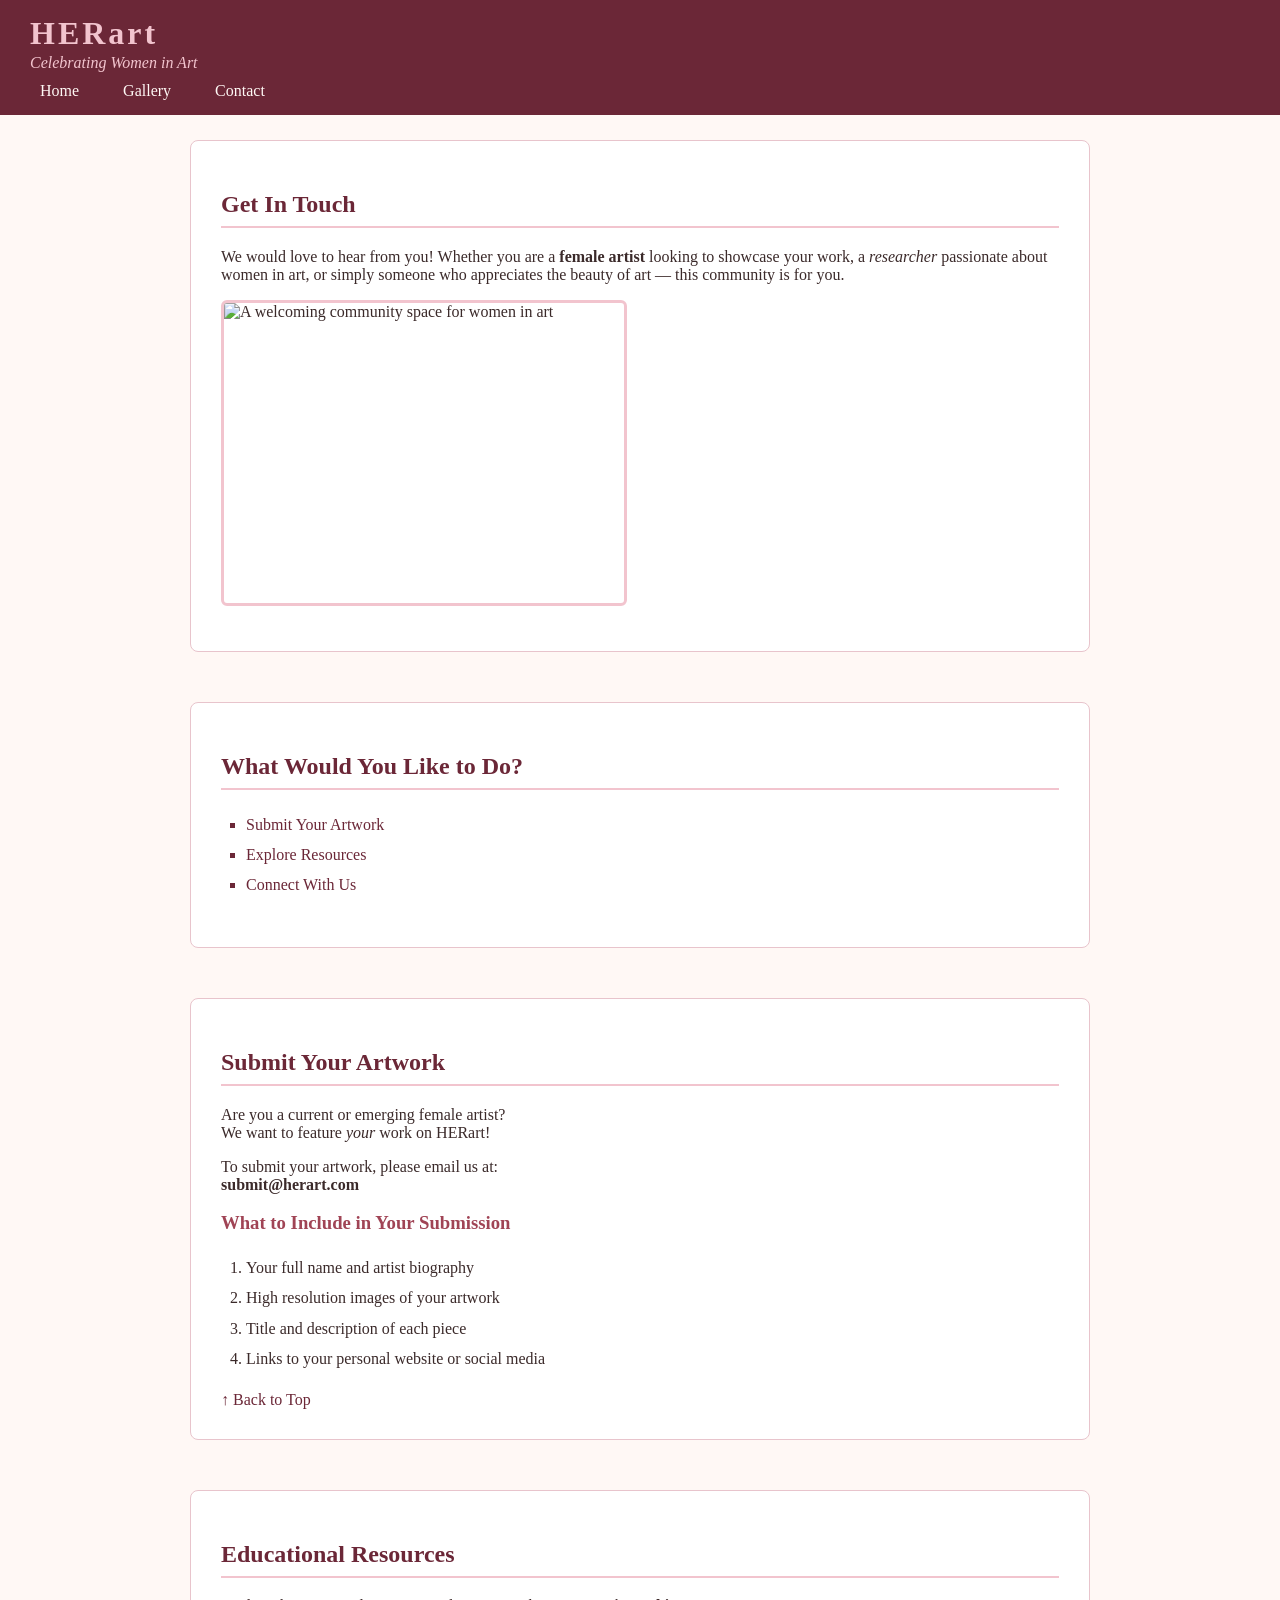
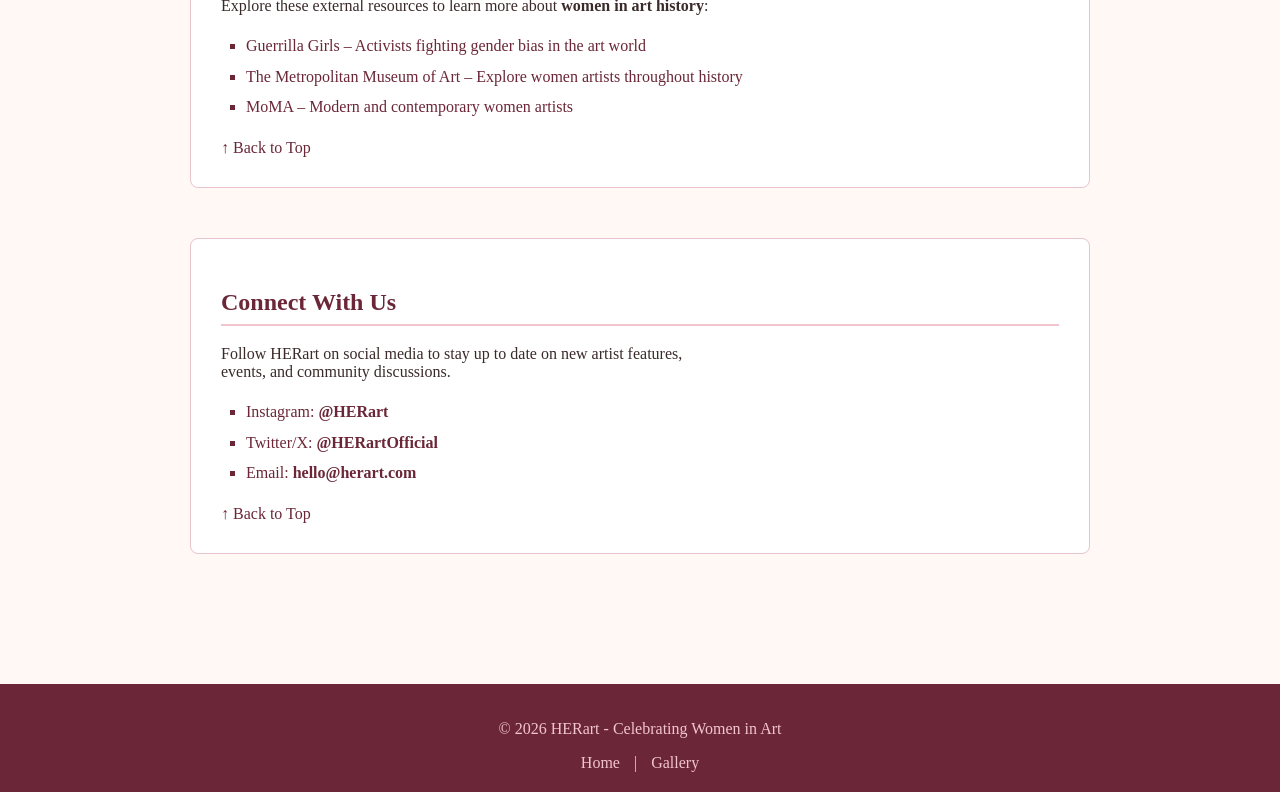
==== contact.html @ e2203a82 "Add files via upload" ====
<!DOCTYPE html>
<html lang="en">

<head>
  <meta charset="UTF-8" />
  <meta name="viewport" content="width=device-width, initial-scale=1.0" />
  <title>HERart - Contact Us</title>
  <!-- Link to external stylesheet -->
  <link rel="stylesheet" href="styles.css" />
</head>

<body>

  <!-- HEADER -->
  <header id="top">
    <h1>HERart</h1>
    <p>Celebrating Women in Art</p>

    <!-- Navigation -->
    <nav>
      <a href="index.html" title="Go to Home Page">Home</a>
      <a href="gallery.html" title="View the Artist Gallery">Gallery</a>
      <a href="contact.html" title="Contact Us">Contact</a>
    </nav>
  </header>

  <!-- MAIN CONTENT -->
  <main>

    <section id="contact-intro">
      <h2>Get In Touch</h2>
      <p>
        We would love to hear from you! Whether you are a <strong>female artist</strong>
        looking to showcase your work, a <em>researcher</em> passionate about women in art,
        or simply someone who appreciates the beauty of art — this community is for you.
      </p>

      <img
        src="images/contactpage.jpg"
        alt="A welcoming community space for women in art"
        width="400"
        height="300"
      />
    </section>

    <!-- On-page anchor jump links -->
    <section id="contact-links">
      <h2>What Would You Like to Do?</h2>
      <ul>
        <li><a href="#submit-art" title="Submit your artwork">Submit Your Artwork</a></li>
        <li><a href="#resources" title="View educational resources">Explore Resources</a></li>
        <li><a href="#connect" title="Connect with the community">Connect With Us</a></li>
      </ul>
    </section>

    <!-- SUBMIT ART -->
    <section id="submit-art">
      <h2>Submit Your Artwork</h2>
      <p>
        Are you a current or emerging female artist?<br />
        We want to feature <em>your</em> work on HERart!
      </p>
      <p>
        To submit your artwork, please email us at:<br />
        <strong>submit@herart.com</strong>
      </p>

      <h3>What to Include in Your Submission</h3>
      <ol>
        <li>Your full name and artist biography</li>
        <li>High resolution images of your artwork</li>
        <li>Title and description of each piece</li>
        <li>Links to your personal website or social media</li>
      </ol>

      <a href="#top" title="Back to top">&#8593; Back to Top</a>
    </section>

    <!-- RESOURCES -->
    <section id="resources">
      <h2>Educational Resources</h2>
      <p>
        Explore these external resources to learn more about
        <strong>women in art history</strong>:
      </p>

      <ul>
        <li>
          <a href="https://www.guerrillagirls.com" title="Visit the Guerrilla Girls website" target="_blank">
            Guerrilla Girls
          </a>
          – Activists fighting gender bias in the art world
        </li>
        <li>
          <a href="https://www.metmuseum.org" title="Visit the Met Museum website" target="_blank">
            The Metropolitan Museum of Art
          </a>
          – Explore women artists throughout history
        </li>
        <li>
          <a href="https://www.moma.org" title="Visit MoMA website" target="_blank">
            MoMA
          </a>
          – Modern and contemporary women artists
        </li>
      </ul>

      <a href="#top" title="Back to top">&#8593; Back to Top</a>
    </section>

    <!-- CONNECT -->
    <section id="connect">
      <h2>Connect With Us</h2>
      <p>
        Follow HERart on social media to stay up to date on new artist features,<br />
        events, and community discussions.
      </p>

      <ul>
        <li>Instagram: <strong>@HERart</strong></li>
        <li>Twitter/X: <strong>@HERartOfficial</strong></li>
        <li>Email: <strong>hello@herart.com</strong></li>
      </ul>

      <a href="#top" title="Back to top">&#8593; Back to Top</a>
    </section>

  </main>

  <!-- FOOTER -->
  <footer>
    <p>&copy; 2026 HERart - Celebrating Women in Art</p>
    <a href="index.html" title="Go to Home">Home</a> |
    <a href="gallery.html" title="Go to Gallery">Gallery</a>
  </footer>

</body>
</html>
---- styles.css ----
/* =====================
   HERart - External Stylesheet
   CSS Chapter: Moving to External Stylesheet
   ===================== */

/* =====================
   Base Reset
   CSS Chapter: Overwriting HTML Element Styles
   ===================== */
body {
  margin: 0;
  padding: 0;
  font-family: Georgia, serif;
  background-color: #fff8f5;
  color: #3b2a2a;
}

h1, h2, h3 {
  font-family: Georgia, serif;
}

/* =====================
   HEADER
   CSS Chapter: Fixed Positioning
   ===================== */
header {
  position: fixed;
  top: 0;
  left: 0;
  width: 100%;
  background-color: #6b2737;
  color: #fff8f5;
  padding: 15px 30px;
  z-index: 100;
  box-sizing: border-box;
}

header h1 {
  margin: 0;
  font-size: 2em;
  letter-spacing: 3px;
  color: #f2c4ce;
}

header p {
  margin: 2px 0 10px 0;
  font-style: italic;
  color: #f2c4ce;
}

/* =====================
   NAVIGATION
   CSS Chapter: Link State Styling
   ===================== */
nav a {
  color: #fff8f5;
  text-decoration: none;
  margin-right: 20px;
  font-size: 1em;
  padding: 5px 10px;
  border-radius: 4px;
}

nav a:hover {
  background-color: #f2c4ce;
  color: #6b2737;
  text-decoration: underline;
}

nav a:visited {
  color: #f9dde2;
}

/* =====================
   MAIN CONTENT
   CSS Chapter: Box Model - margin, padding
   ===================== */
main {
  margin-top: 120px;
  padding: 20px 60px;
  max-width: 900px;
  margin-left: auto;
  margin-right: auto;
}

/* =====================
   SECTIONS
   CSS Chapter: Background, Align, Box Model
   ===================== */
section {
  margin-bottom: 50px;
  padding: 30px;
  background-color: #ffffff;
  border: 1px solid #e8c4cc;
  border-radius: 8px;
  position: relative;
  z-index: 1;
}

h2 {
  color: #6b2737;
  border-bottom: 2px solid #f2c4ce;
  padding-bottom: 8px;
}

h3 {
  color: #a04455;
}

/* =====================
   IMAGES
   CSS Chapter: Float
   ===================== */
img {
  float: left;
  margin: 0 20px 15px 0;
  border: 3px solid #f2c4ce;
  border-radius: 6px;
}

/* Clear float after sections */
section::after {
  content: "";
  display: block;
  clear: both;
}

/* =====================
   LINKS
   CSS Chapter: Link State Styling
   ===================== */
a {
  color: #6b2737;
  text-decoration: none;
}

a:hover {
  text-decoration: underline;
  color: #a04455;
}

a:visited {
  color: #9b6b75;
}

/* =====================
   SPAN
   CSS Chapter: Within-local-tag Style and Span
   ===================== */
span.highlight {
  background-color: #f2c4ce;
  padding: 2px 6px;
  border-radius: 3px;
  font-weight: bold;
}

/* =====================
   LISTS
   CSS Chapter: Custom Style Selectors
   ===================== */
ul, ol {
  padding-left: 25px;
  line-height: 1.9;
}

ul li {
  list-style-type: square;
  color: #6b2737;
}

ol li {
  color: #3b2a2a;
}

/* =====================
   FOOTER
   CSS Chapter: Background, Align
   ===================== */
footer {
  background-color: #6b2737;
  color: #f2c4ce;
  text-align: center;
  padding: 20px;
  margin-top: 60px;
}

footer a {
  color: #f2c4ce;
  margin: 0 10px;
}

footer a:hover {
  color: #ffffff;
  text-decoration: underline;
}
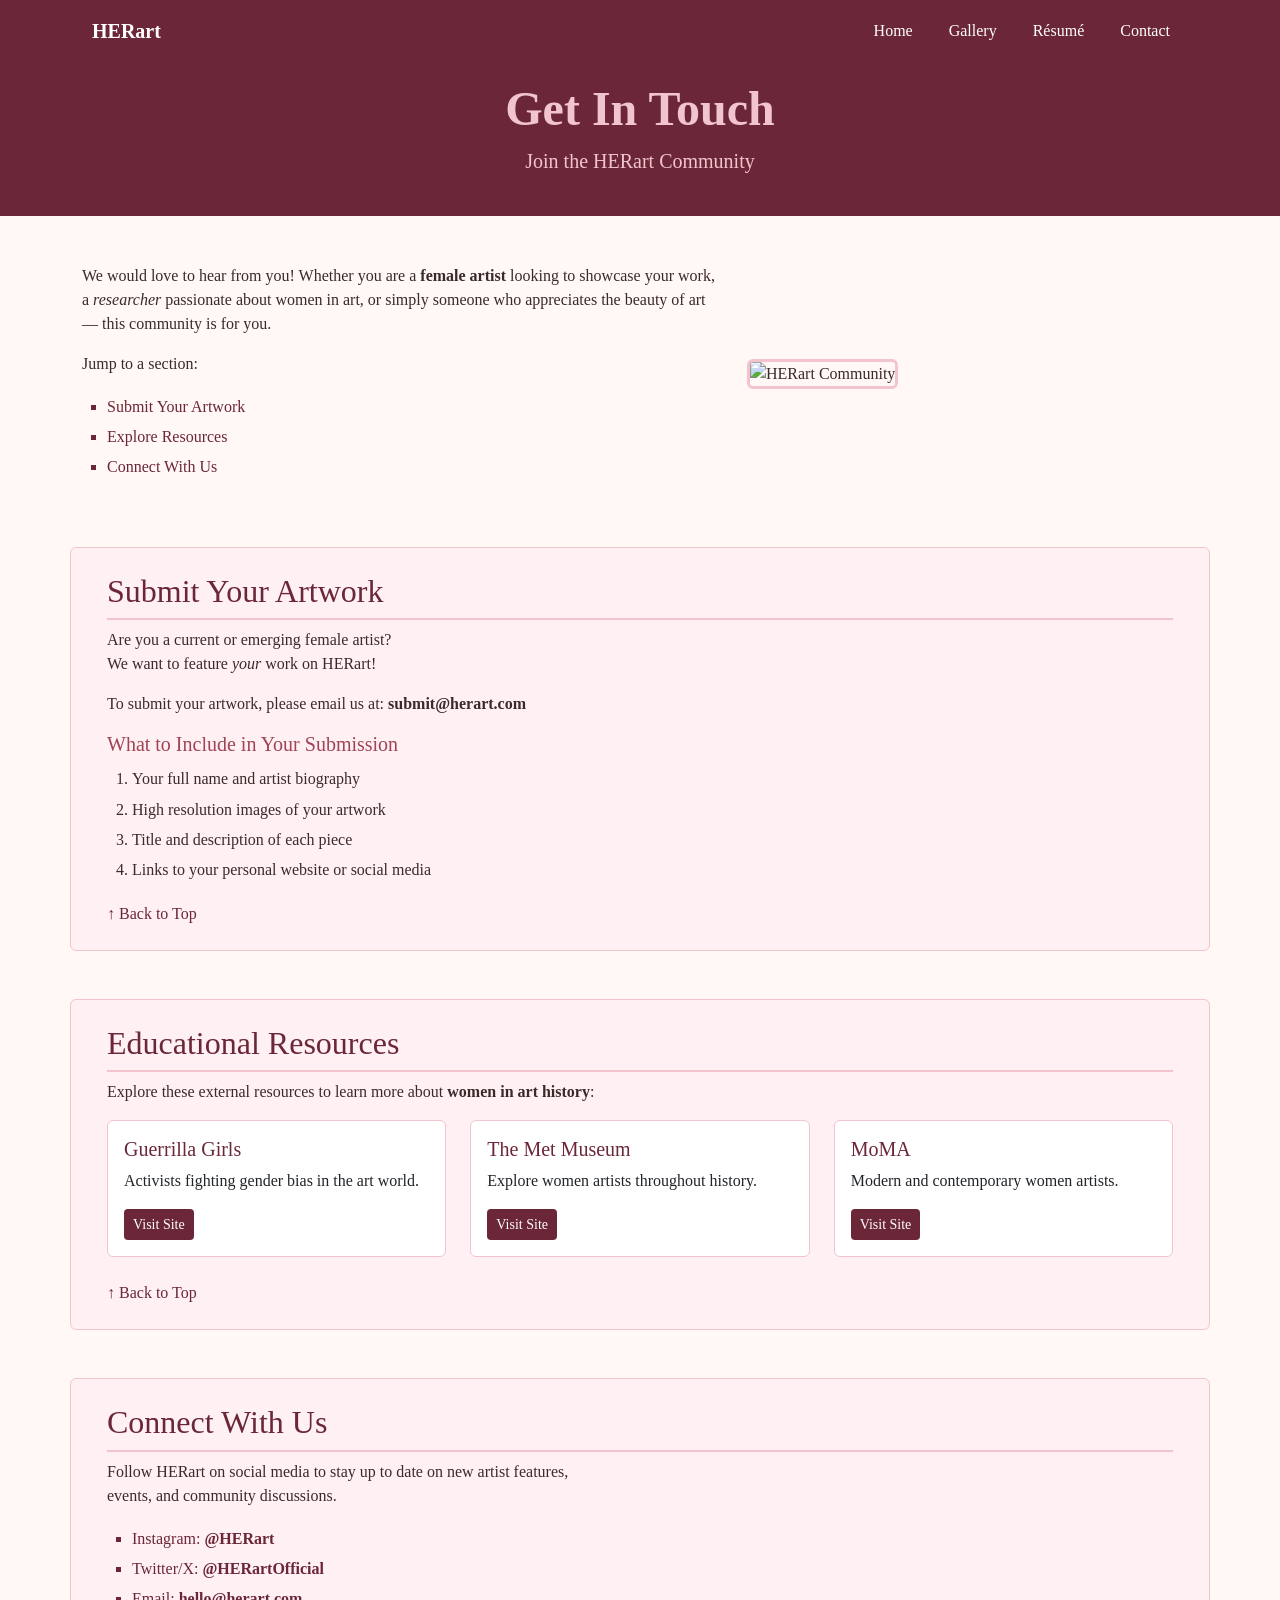
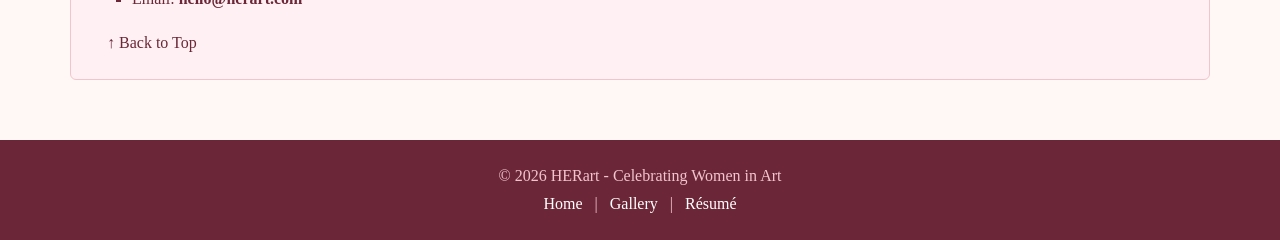
==== commit 4896805a: "Update contact.html" ====
--- a/contact.html
+++ b/contact.html
@@ -5,134 +5,150 @@
   <meta charset="UTF-8" />
   <meta name="viewport" content="width=device-width, initial-scale=1.0" />
   <title>HERart - Contact Us</title>
-  <!-- Link to external stylesheet -->
+  <!-- Bootstrap CSS -->
+  <link href="https://cdn.jsdelivr.net/npm/bootstrap@5.3.0/dist/css/bootstrap.min.css" rel="stylesheet" />
+  <!-- Custom Stylesheet -->
   <link rel="stylesheet" href="styles.css" />
 </head>
 
 <body>
 
-  <!-- HEADER -->
-  <header id="top">
-    <h1>HERart</h1>
-    <p>Celebrating Women in Art</p>
+  <!-- NAVBAR -->
+  <nav class="navbar navbar-expand-lg fixed-top" style="background-color: #6b2737;">
+    <div class="container">
+      <a class="navbar-brand text-white fw-bold" href="index.html">HERart</a>
+      <button class="navbar-toggler" type="button" data-bs-toggle="collapse" data-bs-target="#navbarNav">
+        <span class="navbar-toggler-icon"></span>
+      </button>
+      <div class="collapse navbar-collapse" id="navbarNav">
+        <ul class="navbar-nav ms-auto">
+          <li class="nav-item"><a class="nav-link text-white" href="index.html">Home</a></li>
+          <li class="nav-item"><a class="nav-link text-white" href="gallery.html">Gallery</a></li>
+          <li class="nav-item"><a class="nav-link text-white" href="resume.html">Résumé</a></li>
+          <li class="nav-item"><a class="nav-link text-white" href="contact.html">Contact</a></li>
+        </ul>
+      </div>
+    </div>
+  </nav>
 
-    <!-- Navigation -->
-    <nav>
-      <a href="index.html" title="Go to Home Page">Home</a>
-      <a href="gallery.html" title="View the Artist Gallery">Gallery</a>
-      <a href="contact.html" title="Contact Us">Contact</a>
-    </nav>
-  </header>
+  <!-- PAGE HEADER -->
+  <div class="container-fluid py-4 text-center text-white" style="background-color: #6b2737; margin-top: 56px;">
+    <h1 class="display-5 fw-bold" style="color: #f2c4ce;">Get In Touch</h1>
+    <p class="lead" style="color: #f2c4ce;">Join the HERart Community</p>
+  </div>
 
   <!-- MAIN CONTENT -->
-  <main>
+  <div class="container my-5" id="top">
 
-    <section id="contact-intro">
-      <h2>Get In Touch</h2>
-      <p>
-        We would love to hear from you! Whether you are a <strong>female artist</strong>
-        looking to showcase your work, a <em>researcher</em> passionate about women in art,
-        or simply someone who appreciates the beauty of art — this community is for you.
-      </p>
-
-      <img
-        src="images/contactpage.jpg"
-        alt="A welcoming community space for women in art"
-        width="400"
-        height="300"
-      />
-    </section>
-
-    <!-- On-page anchor jump links -->
-    <section id="contact-links">
-      <h2>What Would You Like to Do?</h2>
-      <ul>
-        <li><a href="#submit-art" title="Submit your artwork">Submit Your Artwork</a></li>
-        <li><a href="#resources" title="View educational resources">Explore Resources</a></li>
-        <li><a href="#connect" title="Connect with the community">Connect With Us</a></li>
-      </ul>
-    </section>
+    <!-- INTRO -->
+    <div class="row align-items-center mb-5" id="contact-intro">
+      <div class="col-md-7">
+        <p>
+          We would love to hear from you! Whether you are a <strong>female artist</strong>
+          looking to showcase your work, a <em>researcher</em> passionate about women in art,
+          or simply someone who appreciates the beauty of art — this community is for you.
+        </p>
+        <p>Jump to a section:</p>
+        <ul>
+          <li><a href="#submit-art" style="color: #6b2737;">Submit Your Artwork</a></li>
+          <li><a href="#resources" style="color: #6b2737;">Explore Resources</a></li>
+          <li><a href="#connect" style="color: #6b2737;">Connect With Us</a></li>
+        </ul>
+      </div>
+      <div class="col-md-5 text-center">
+        <img src="images/contactpage.jpg" alt="HERart Community"
+          class="img-fluid rounded" style="border: 3px solid #f2c4ce; max-height: 300px;" />
+      </div>
+    </div>
 
     <!-- SUBMIT ART -->
-    <section id="submit-art">
-      <h2>Submit Your Artwork</h2>
-      <p>
-        Are you a current or emerging female artist?<br />
-        We want to feature <em>your</em> work on HERart!
-      </p>
-      <p>
-        To submit your artwork, please email us at:<br />
-        <strong>submit@herart.com</strong>
-      </p>
-
-      <h3>What to Include in Your Submission</h3>
-      <ol>
-        <li>Your full name and artist biography</li>
-        <li>High resolution images of your artwork</li>
-        <li>Title and description of each piece</li>
-        <li>Links to your personal website or social media</li>
-      </ol>
-
-      <a href="#top" title="Back to top">&#8593; Back to Top</a>
-    </section>
+    <div class="row mb-5 p-4 rounded" id="submit-art" style="background-color: #fff0f3; border: 1px solid #f2c4ce;">
+      <div class="col-12">
+        <h2 style="color: #6b2737;">Submit Your Artwork</h2>
+        <p>
+          Are you a current or emerging female artist?<br />
+          We want to feature <em>your</em> work on HERart!
+        </p>
+        <p>To submit your artwork, please email us at: <strong>submit@herart.com</strong></p>
+        <h5 style="color: #a04455;">What to Include in Your Submission</h5>
+        <ol>
+          <li>Your full name and artist biography</li>
+          <li>High resolution images of your artwork</li>
+          <li>Title and description of each piece</li>
+          <li>Links to your personal website or social media</li>
+        </ol>
+        <a href="#top" style="color: #6b2737;">&#8593; Back to Top</a>
+      </div>
+    </div>
 
     <!-- RESOURCES -->
-    <section id="resources">
-      <h2>Educational Resources</h2>
-      <p>
-        Explore these external resources to learn more about
-        <strong>women in art history</strong>:
-      </p>
-
-      <ul>
-        <li>
-          <a href="https://www.guerrillagirls.com" title="Visit the Guerrilla Girls website" target="_blank">
-            Guerrilla Girls
-          </a>
-          – Activists fighting gender bias in the art world
-        </li>
-        <li>
-          <a href="https://www.metmuseum.org" title="Visit the Met Museum website" target="_blank">
-            The Metropolitan Museum of Art
-          </a>
-          – Explore women artists throughout history
-        </li>
-        <li>
-          <a href="https://www.moma.org" title="Visit MoMA website" target="_blank">
-            MoMA
-          </a>
-          – Modern and contemporary women artists
-        </li>
-      </ul>
-
-      <a href="#top" title="Back to top">&#8593; Back to Top</a>
-    </section>
+    <div class="row mb-5 p-4 rounded" id="resources" style="background-color: #fff0f3; border: 1px solid #f2c4ce;">
+      <div class="col-12">
+        <h2 style="color: #6b2737;">Educational Resources</h2>
+        <p>Explore these external resources to learn more about <strong>women in art history</strong>:</p>
+        <div class="row">
+          <div class="col-md-4">
+            <div class="card h-100" style="border-color: #f2c4ce;">
+              <div class="card-body">
+                <h5 class="card-title" style="color: #6b2737;">Guerrilla Girls</h5>
+                <p class="card-text">Activists fighting gender bias in the art world.</p>
+                <a href="https://www.guerrillagirls.com" target="_blank" class="btn btn-sm" style="background-color: #6b2737; color: white;">Visit Site</a>
+              </div>
+            </div>
+          </div>
+          <div class="col-md-4">
+            <div class="card h-100" style="border-color: #f2c4ce;">
+              <div class="card-body">
+                <h5 class="card-title" style="color: #6b2737;">The Met Museum</h5>
+                <p class="card-text">Explore women artists throughout history.</p>
+                <a href="https://www.metmuseum.org" target="_blank" class="btn btn-sm" style="background-color: #6b2737; color: white;">Visit Site</a>
+              </div>
+            </div>
+          </div>
+          <div class="col-md-4">
+            <div class="card h-100" style="border-color: #f2c4ce;">
+              <div class="card-body">
+                <h5 class="card-title" style="color: #6b2737;">MoMA</h5>
+                <p class="card-text">Modern and contemporary women artists.</p>
+                <a href="https://www.moma.org" target="_blank" class="btn btn-sm" style="background-color: #6b2737; color: white;">Visit Site</a>
+              </div>
+            </div>
+          </div>
+        </div>
+        <br />
+        <a href="#top" style="color: #6b2737;">&#8593; Back to Top</a>
+      </div>
+    </div>
 
     <!-- CONNECT -->
-    <section id="connect">
-      <h2>Connect With Us</h2>
-      <p>
-        Follow HERart on social media to stay up to date on new artist features,<br />
-        events, and community discussions.
-      </p>
+    <div class="row mb-5 p-4 rounded" id="connect" style="background-color: #fff0f3; border: 1px solid #f2c4ce;">
+      <div class="col-12">
+        <h2 style="color: #6b2737;">Connect With Us</h2>
+        <p>
+          Follow HERart on social media to stay up to date on new artist features,<br />
+          events, and community discussions.
+        </p>
+        <ul>
+          <li>Instagram: <strong>@HERart</strong></li>
+          <li>Twitter/X: <strong>@HERartOfficial</strong></li>
+          <li>Email: <strong>hello@herart.com</strong></li>
+        </ul>
+        <a href="#top" style="color: #6b2737;">&#8593; Back to Top</a>
+      </div>
+    </div>
 
-      <ul>
-        <li>Instagram: <strong>@HERart</strong></li>
-        <li>Twitter/X: <strong>@HERartOfficial</strong></li>
-        <li>Email: <strong>hello@herart.com</strong></li>
-      </ul>
-
-      <a href="#top" title="Back to top">&#8593; Back to Top</a>
-    </section>
-
-  </main>
+  </div>
 
   <!-- FOOTER -->
-  <footer>
-    <p>&copy; 2026 HERart - Celebrating Women in Art</p>
-    <a href="index.html" title="Go to Home">Home</a> |
-    <a href="gallery.html" title="Go to Gallery">Gallery</a>
+  <footer class="text-center py-4" style="background-color: #6b2737; color: #f2c4ce;">
+    <p class="mb-1">&copy; 2026 HERart - Celebrating Women in Art</p>
+    <a href="index.html" class="text-white mx-2">Home</a> |
+    <a href="gallery.html" class="text-white mx-2">Gallery</a> |
+    <a href="resume.html" class="text-white mx-2">Résumé</a>
   </footer>
 
+  <!-- Bootstrap JS -->
+  <script src="https://cdn.jsdelivr.net/npm/bootstrap@5.3.0/dist/js/bootstrap.bundle.min.js"></script>
+
 </body>
-</html>+</html>
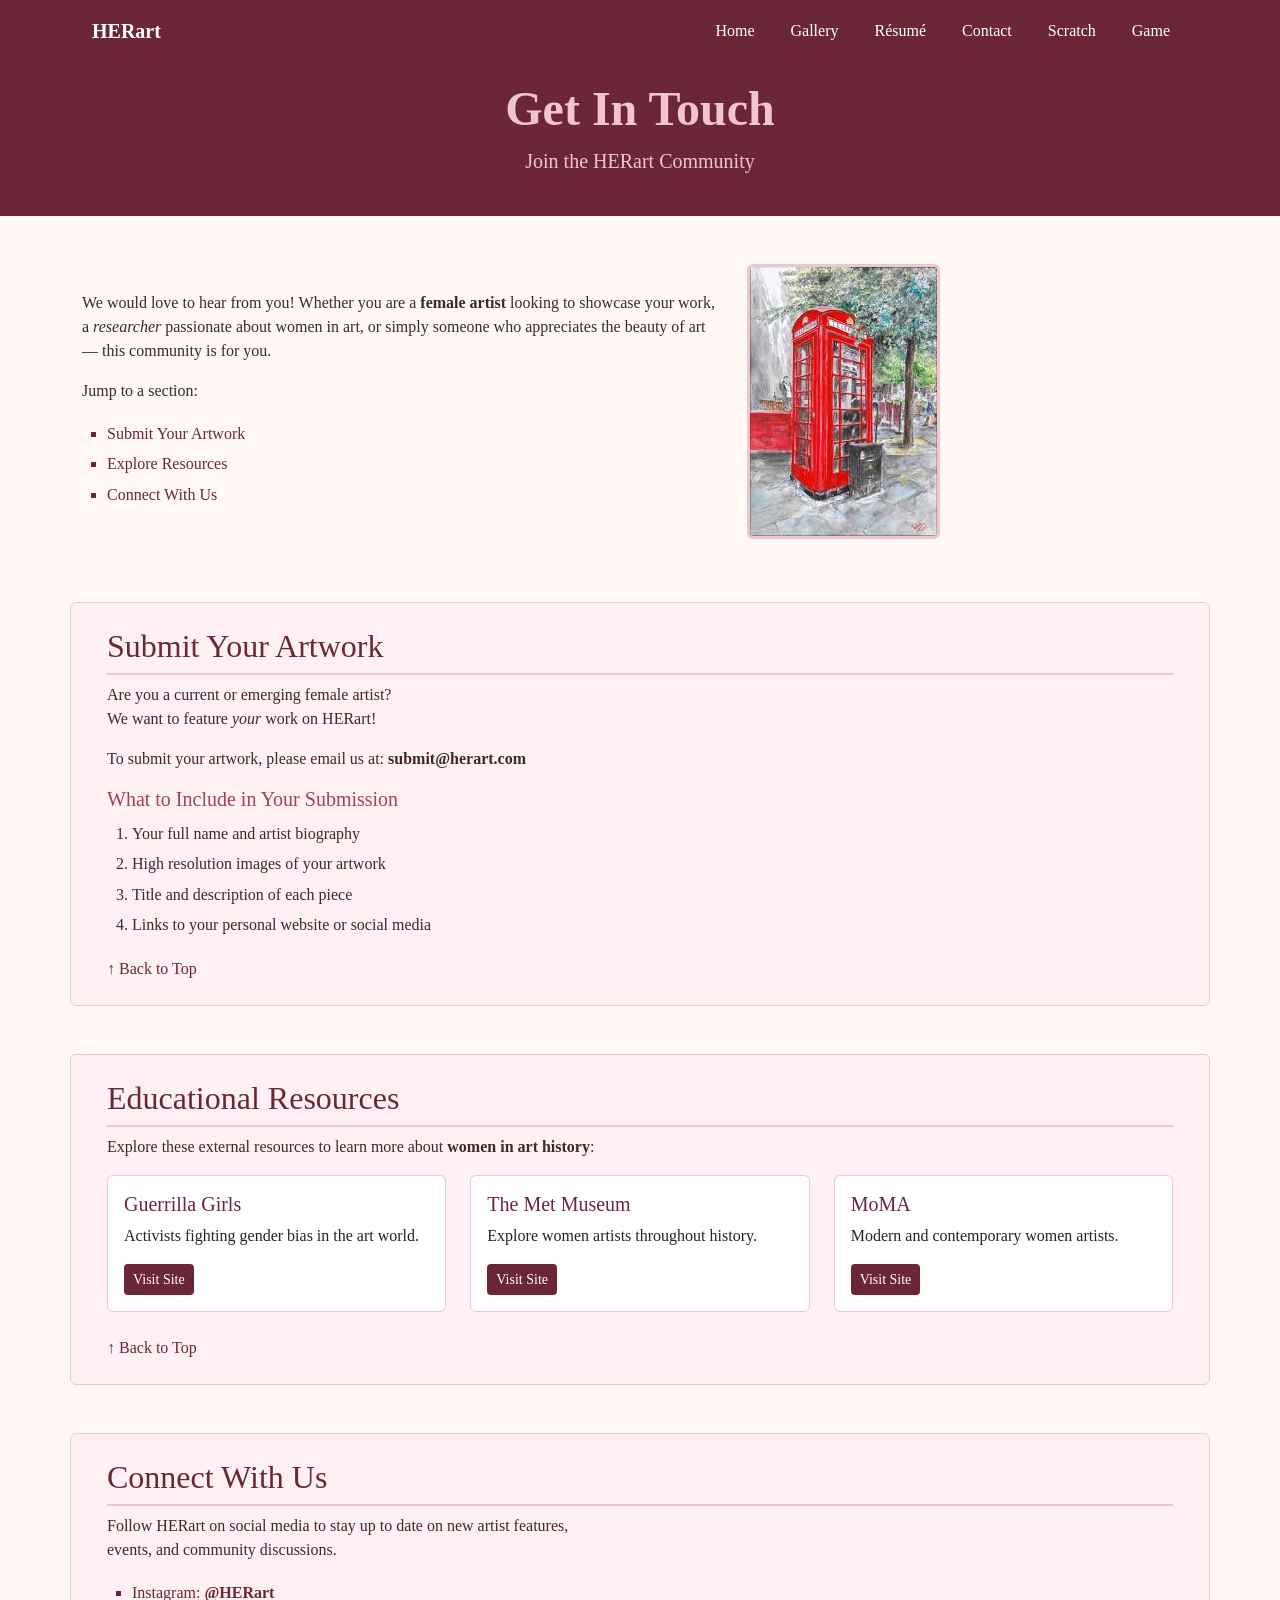
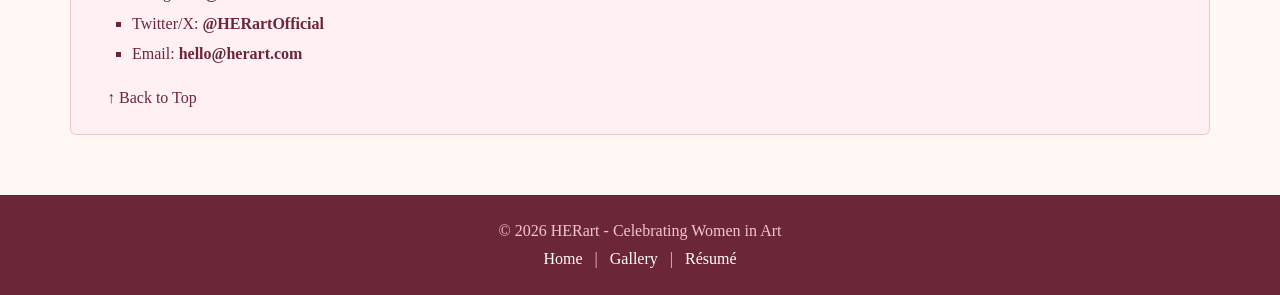
==== commit 516304e2: "Update contact.html" ====
--- a/contact.html
+++ b/contact.html
@@ -13,7 +13,7 @@
 
 <body>
 
-  <!-- NAVBAR -->
+ <!-- NAVBAR (Bootstrap Component) -->
   <nav class="navbar navbar-expand-lg fixed-top" style="background-color: #6b2737;">
     <div class="container">
       <a class="navbar-brand text-white fw-bold" href="index.html">HERart</a>
@@ -26,6 +26,8 @@
           <li class="nav-item"><a class="nav-link text-white" href="gallery.html">Gallery</a></li>
           <li class="nav-item"><a class="nav-link text-white" href="resume.html">Résumé</a></li>
           <li class="nav-item"><a class="nav-link text-white" href="contact.html">Contact</a></li>
+          <li class="nav-item"><a class="nav-link text-white" href="scratch.html">Scratch</a></li>
+          <li class="nav-item"><a class="nav-link text-white" href="webapp.html">Game</a></li>
         </ul>
       </div>
     </div>
